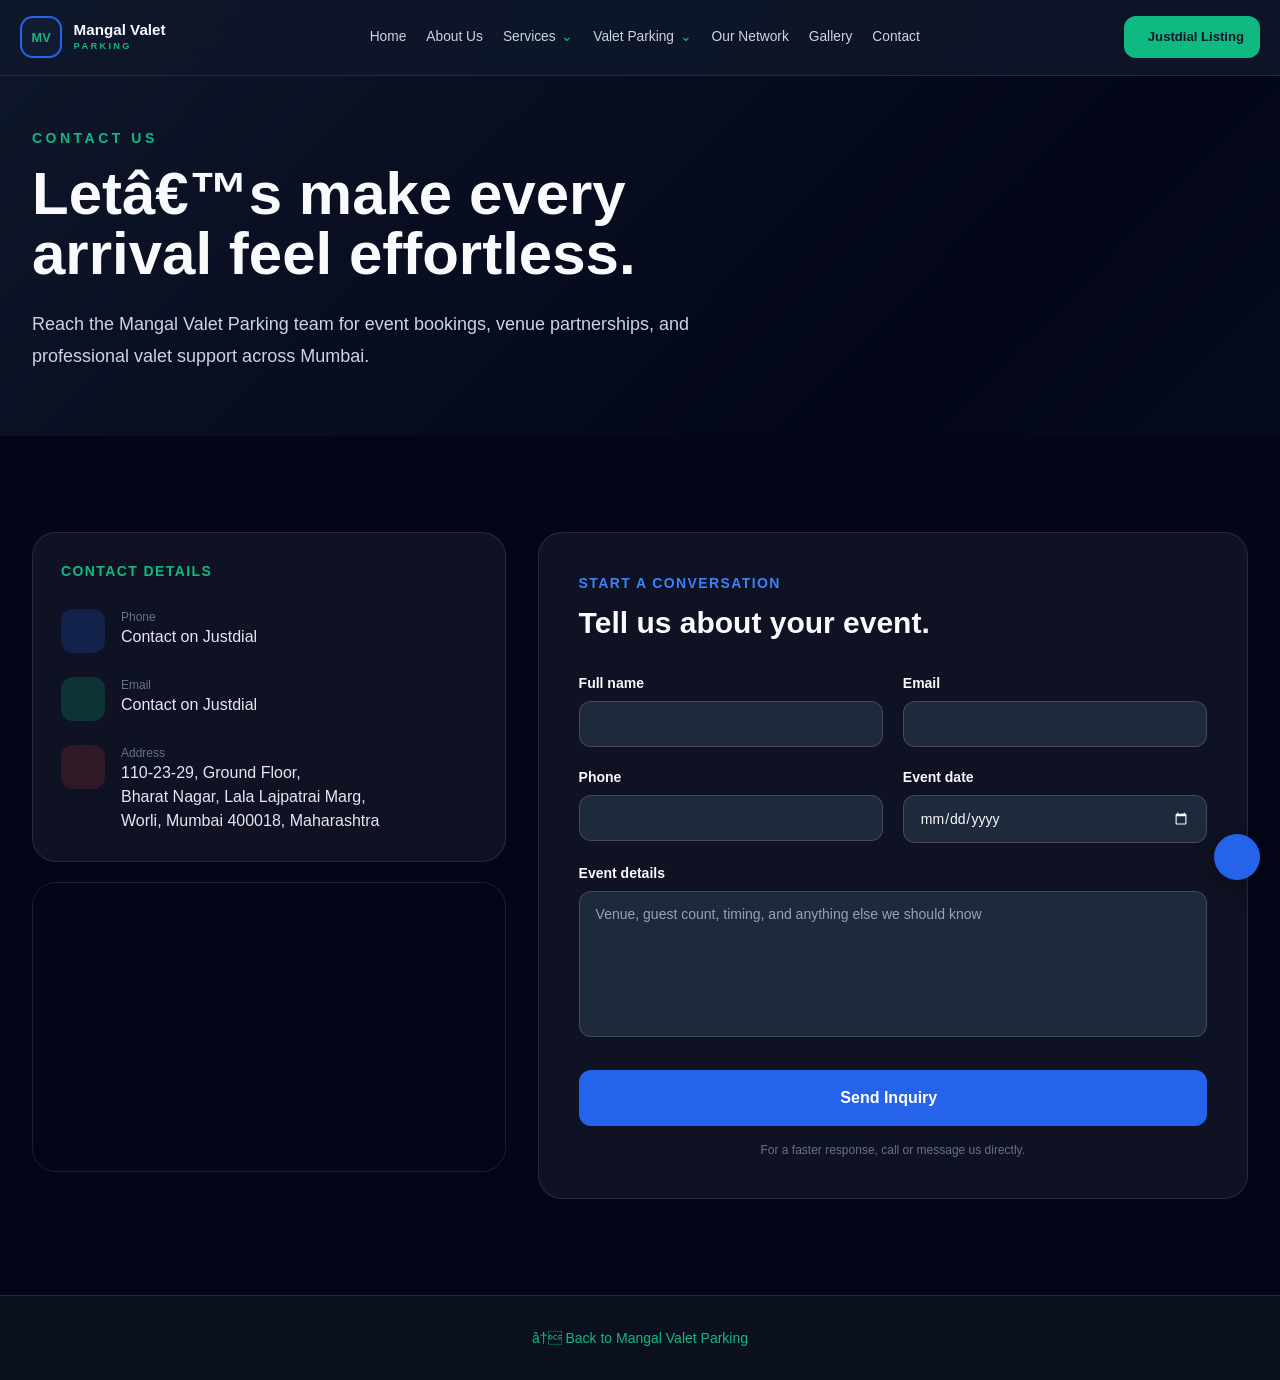
==== contact.html @ 98548ba9 "asd sdasd" ====
﻿<!doctype html>
<html lang="en">


<!-- Mirrored from smartvaletparkingservices.com/contact by HTTrack Website Copier/3.x [XR&CO'2014], Thu, 15 Oct 2026 07:30:58 GMT -->
<!-- Added by HTTrack --><meta http-equiv="content-type" content="text/html;charset=UTF-8" /><!-- /Added by HTTrack -->
<head>
  <meta charset="utf-8">
  <meta name="viewport" content="width=device-width, initial-scale=1">
  <link rel="icon" type="image/svg+xml" href="images/mangal-valet-parking-logo.svg">
  <link rel="apple-touch-icon" href="images/mangal-valet-parking-logo.svg">
  <title>Contact Mangal Valet Parking | Mumbai Event Booking</title>
  <meta name="description"
    content="Contact Mangal Valet Parking in Worli, Mumbai for valet driver services, event bookings, security support, and venue parking management.">
  <meta name="keywords" content="contact smart valet parking, valet parking Mumbai, event booking, security support, venue parking management">
  <meta property="og:title" content="Contact Mangal Valet Parking | Mumbai Event Booking">
  <meta property="og:description" content="Reach the Mangal Valet Parking team for event coordination, valet service requests, and premium venue support in Mumbai.">
  <meta property="og:image" content="../smartvaletparking.com/images/hero-valet-banner.jpeg">
  <meta name="twitter:card" content="summary_large_image">
  <meta name="twitter:title" content="Contact Mangal Valet Parking | Mumbai Event Booking">
  <meta name="twitter:description" content="Speak with the Mangal Valet Parking team about venue support, guest arrivals, and event service requirements.">
  <link rel="stylesheet" href="tailwind.css"><link rel="stylesheet" href="../cdnjs.cloudflare.com/ajax/libs/font-awesome/6.5.1/css/all.min.css">
  <link rel="stylesheet" href="styles.css">
</head>

<body class="font-sans antialiased">
  <header class="fixed top-0 z-50 w-full border-b border-white/10 bg-brand-slate/90 backdrop-blur-lg">
    <nav class="mx-auto flex max-w-7xl items-center justify-between px-5 py-4 lg:px-8"><a class='flex items-center gap-3' href='index-2.html'><svg width="44" height="44" viewBox="0 0 48 48" role="img"
          aria-label="SVP logo">
          <defs>
            <linearGradient id="contact-logo-gradient" x1="0" y1="0" x2="1" y2="1">
              <stop stop-color="#2563eb" />
              <stop offset="1" stop-color="#10b981" />
            </linearGradient>
          </defs>
          <rect x="1.5" y="1.5" width="45" height="45" rx="13" fill="#111c33" stroke="url(#contact-logo-gradient)"
            stroke-width="3" />
          <path d="M34 13c-3-2-6-3-10-3-6 0-10 3-10 7 0 4 3 6 10 8 6 1 9 3 9 7s-4 7-10 7c-5 0-9-2-12-5" fill="none"
            stroke="#f8fafc" stroke-width="3.5" stroke-linecap="round" />
          <path d="M11 28h23" stroke="#10b981" stroke-width="2.5" stroke-linecap="round" />
          <circle cx="36" cy="28" r="4" fill="none" stroke="#10b981" stroke-width="2.5" />
        </svg><span class="leading-tight"><b class="block font-display">Mangal Valet</b><small
            class="block text-[10px] font-bold uppercase tracking-[.25em] text-brand-emerald">Parking</small></span></a><a class='text-sm font-semibold text-slate-300 transition hover:text-white' href='index-2.html'>Back to home</a>
    </nav>
  </header>
  <main class="min-h-screen bg-gradient-to-br from-brand-slate via-slate-950 to-brand-slate pt-32">
    <section class="mx-auto max-w-7xl px-5 pb-16 lg:px-8">
      <p class="text-sm font-bold uppercase tracking-[.25em] text-brand-emerald">Contact us</p>
      <h1 class="mt-4 max-w-3xl font-display text-4xl font-extrabold leading-tight sm:text-6xl">Letâ€™s make every arrival
        feel effortless.</h1>
      <p class="mt-6 max-w-2xl text-lg leading-8 text-slate-300">Reach the Mangal Valet Parking team for event bookings,
        venue partnerships, and professional valet support across Mumbai.</p>
    </section>
    <section class="bg-slate-950 px-5 py-16 lg:px-8 lg:py-24">
      <div class="mx-auto grid max-w-7xl gap-8 lg:grid-cols-[.8fr_1.2fr]">
        <div class="space-y-5">
          <div class="rounded-3xl border border-white/10 bg-white/5 p-7">
            <p class="text-sm font-bold uppercase tracking-widest text-brand-emerald">Contact details</p>
            <div class="mt-7 space-y-6"><a href="https://www.justdial.com/Mumbai/MANGAL-VALET-PARKING-Worli/022PXX22-XX22-260713163524-F9N9_BZDET?via=scode"
                class="flex items-start gap-4 text-slate-200 transition hover:text-brand-emerald"><span
                  class="flex h-11 w-11 shrink-0 items-center justify-center rounded-xl bg-brand-cobalt/20 text-brand-cobaltLight"><i
                    class="fa-solid fa-phone"></i></span><span><small
                    class="block text-xs text-slate-500">Phone</small>Contact on Justdial</span></a><a
                href="mailto:Contact on Justdial"
                class="flex items-start gap-4 text-slate-200 transition hover:text-brand-emerald"><span
                  class="flex h-11 w-11 shrink-0 items-center justify-center rounded-xl bg-brand-emerald/20 text-brand-emerald"><i
                    class="fa-solid fa-envelope"></i></span><span><small
                    class="block text-xs text-slate-500">Email</small>Contact on Justdial</span></a>
              <div class="flex items-start gap-4 text-slate-200"><span
                  class="flex h-11 w-11 shrink-0 items-center justify-center rounded-xl bg-red-500/15 text-red-400"><i
                    class="fa-solid fa-location-dot"></i></span><span><small
                    class="block text-xs text-slate-500">Address</small>110-23-29, Ground Floor,<br>Bharat Nagar, Lala Lajpatrai Marg,<br>Worli, Mumbai 400018, Maharashtra</span></div>
            </div>
          </div>
          <div class="overflow-hidden rounded-3xl border border-white/10"><iframe
              src="https://www.google.com/maps?q=110-23-29%2C%20Ground%20Floor%2C%20Bharat%20Nagar%2C%20Lala%20Lajpatrai%20Marg%2C%20Worli%2C%20Mumbai%20400018&output=embed"
              title="Mangal Valet Parking location map" class="h-72 w-full border-0" allowfullscreen loading="lazy"
              referrerpolicy="strict-origin-when-cross-origin"></iframe></div>
        </div>
        <form class="rounded-3xl border border-white/10 bg-white/5 p-7 sm:p-10"
          action="mailto:Contact on Justdial" method="post" enctype="text/plain">
          <p class="text-sm font-bold uppercase tracking-widest text-brand-cobaltLight">Start a conversation</p>
          <h2 class="mt-3 font-display text-3xl font-bold">Tell us about your event.</h2>
          <div class="mt-8 grid gap-5 sm:grid-cols-2"><label class="text-sm font-semibold">Full name<input
                class="mt-2 w-full rounded-xl border border-white/10 bg-brand-slateLight px-4 py-3 font-normal text-white outline-none transition focus:border-brand-cobalt focus:ring-2 focus:ring-brand-cobalt/50"
                name="name" required></label><label class="text-sm font-semibold">Email<input
                class="mt-2 w-full rounded-xl border border-white/10 bg-brand-slateLight px-4 py-3 font-normal text-white outline-none transition focus:border-brand-cobalt focus:ring-2 focus:ring-brand-cobalt/50"
                name="email" type="email" required></label><label class="text-sm font-semibold">Phone<input
                class="mt-2 w-full rounded-xl border border-white/10 bg-brand-slateLight px-4 py-3 font-normal text-white outline-none transition focus:border-brand-cobalt focus:ring-2 focus:ring-brand-cobalt/50"
                name="phone" type="tel" required></label><label class="text-sm font-semibold">Event date<input
                class="mt-2 w-full rounded-xl border border-white/10 bg-brand-slateLight px-4 py-3 font-normal text-white outline-none transition focus:border-brand-cobalt focus:ring-2 focus:ring-brand-cobalt/50"
                name="date" type="date"></label><label class="text-sm font-semibold sm:col-span-2">Event
              details<textarea
                class="mt-2 w-full resize-none rounded-xl border border-white/10 bg-brand-slateLight px-4 py-3 font-normal text-white outline-none transition focus:border-brand-cobalt focus:ring-2 focus:ring-brand-cobalt/50"
                name="details" rows="6"
                placeholder="Venue, guest count, timing, and anything else we should know"></textarea></label></div>
          <button
            class="mt-7 w-full rounded-xl bg-brand-cobalt px-5 py-4 font-bold text-white transition hover:bg-brand-cobaltLight focus-visible:outline-none focus-visible:ring-2 focus-visible:ring-brand-cobalt"
            type="submit">Send Inquiry <i class="fa-solid fa-arrow-right ml-2"></i></button>
          <p class="mt-4 text-center text-xs text-slate-500">For a faster response, call or message us directly.</p>
        </form>
      </div>
    </section>
  </main>
  <script src="script.js"></script>
  <footer class="border-t border-white/10 bg-black/30 px-5 py-8 text-center text-sm text-slate-500"><a class='text-brand-emerald hover:text-emerald-300' href='index-2.html'>â† Back to Mangal Valet Parking</a></footer>
</body>


<!-- Mirrored from smartvaletparkingservices.com/contact by HTTrack Website Copier/3.x [XR&CO'2014], Thu, 15 Oct 2026 07:30:58 GMT -->
</html>
---- styles.css ----
html {
    scroll-behavior: smooth;
}

body {
    background: #0f172a;
    color: #f8fafc;
}

body {
    animation: page-enter .65s ease both;
}

@keyframes page-enter {
    from {
        opacity: 0;
    }

    to {
        opacity: 1;
    }
}

.font-display {
    font-family: Poppins, sans-serif;
}

.nav-scrolled {
    background: rgba(15, 23, 42, .97) !important;
    box-shadow: 0 12px 35px rgba(0, 0, 0, .28);
}

.mobile-panel {
    max-height: 0;
    opacity: 0;
    overflow: hidden;
    transform: translateY(-8px);
    transition: max-height .35s ease, opacity .25s ease, transform .35s ease;
    position: relative;
    z-index: 5;
    border-top: 1px solid rgba(255, 255, 255, .1);
    background: #0f172a;
}

.mobile-panel.open {
    max-height: calc(100dvh - 4.5rem);
    opacity: 1;
    transform: translateY(0);
    overflow-y: auto;
}

.reveal-on-scroll {
    opacity: 0;
    transform: translateY(22px);
    transition: opacity .7s ease, transform .7s ease;
}

.reveal-on-scroll.is-visible {
    opacity: 1;
    transform: translateY(0);
}

.hero-grid {
    background-image: linear-gradient(rgba(255, 255, 255, .035) 1px, transparent 1px), linear-gradient(90deg, rgba(255, 255, 255, .035) 1px, transparent 1px);
    background-size: 42px 42px;
    mask-image: linear-gradient(to bottom, black, transparent);
}

.orb {
    position: absolute;
    border-radius: 9999px;
    filter: blur(75px);
    opacity: .22;
    pointer-events: none;
}

.hero-visual-image {
    opacity: 1;
    filter: saturate(1.2) contrast(1.08) brightness(1.12);
    transform: scale(1.04);
    box-shadow: inset 0 0 0 1px rgba(255, 255, 255, .12);
}

.hero-breathing {
    animation: hero-breathe 12s ease-in-out infinite alternate;
}

@keyframes hero-breathe {
    0% {
        transform: scale(1.03);
    }
    50% {
        transform: scale(1.08);
    }
    100% {
        transform: scale(1.03);
    }
}

.pulse-dot {
    animation: pulse-dot 1.8s infinite;
}

@keyframes pulse-dot {

    0%,
    100% {
        box-shadow: 0 0 0 0 rgba(16, 185, 129, .55);
    }

    50% {
        box-shadow: 0 0 0 7px rgba(16, 185, 129, 0);
    }
}

.underline-link {
    position: relative;
}

.underline-link::after {
    content: '';
    position: absolute;
    left: 0;
    right: 100%;
    bottom: -7px;
    height: 2px;
    background: #10b981;
    transition: right .3s ease;
}

.underline-link:hover::after {
    right: 0;
}

.input-error {
    border-color: #f87171 !important;
    box-shadow: 0 0 0 2px rgba(248, 113, 113, .18);
}

.stat-number {
    font-variant-numeric: tabular-nums;
}

#contact>div>.grid>form {
    order: 2;
}

#contact>div>.grid>.space-y-5 {
    order: 1;
}

#contact>div>.grid>.space-y-5>div:first-child {
    box-shadow: 0 24px 60px -30px rgba(37, 99, 235, .55);
}

@media (min-width: 1024px) {
    #contact>div>.grid {
        grid-template-columns: .8fr 1.2fr;
    }
}

article,
.gallery-tile {
    transition: transform .35s ease, border-color .35s ease, box-shadow .35s ease;
}

article:hover,
.gallery-tile:hover {
    transform: translateY(-5px);
}

.gallery-slot {
    min-height: 240px;
    background: #1e293b;
}

.gallery-slot img {
    display: block;
    width: 100%;
    height: 100%;
    min-height: 240px;
    object-fit: cover;
    object-position: center;
}

#reviews blockquote {
    transition: transform .35s ease, border-color .35s ease, background-color .35s ease;
}

#reviews blockquote:hover {
    transform: translateY(-6px);
    border-color: rgba(16, 185, 129, .45);
    background-color: rgba(255, 255, 255, .08);
}

#reviews blockquote:nth-child(2) {
    transition-delay: .08s;
}

#reviews blockquote:nth-child(3) {
    transition-delay: .16s;
}

#reviews blockquote:nth-child(4) {
    transition-delay: .24s;
}

#reviews blockquote:nth-child(5) {
    transition-delay: .32s;
}

#services article,
main article#weddings,
main article#corporate,
main article#hospitality,
main article#private {
    background-image: none;
}

#about .grid>div {
    min-height: 0;
}

form input,
form textarea,
form select {
    color: #f8fafc !important;
    caret-color: #34d399;
}

form input,
form textarea,
form select {
    background-color: #1e293b !important;
    border-color: rgba(255, 255, 255, .16) !important;
}

form input:focus,
form textarea:focus,
form select:focus {
    background-color: #24344e !important;
    border-color: #3b82f6 !important;
}

form input::placeholder,
form textarea::placeholder {
    color: #94a3b8;
    opacity: 1;
}

form select option {
    background: #1e293b;
    color: #f8fafc;
}

form input[type="date"]::-webkit-calendar-picker-indicator {
    filter: invert(1);
    cursor: pointer;
}

.service-card {
    display: flex;
}

.service-card-inner {
    width: 100%;
}

.service-card-label-wrap {
    display: flex;
    align-items: center;
    justify-content: flex-start;
}

.service-card-label {
    display: inline-flex;
    align-items: center;
    justify-content: center;
    padding: .55rem .8rem;
    border-radius: .75rem;
    font-size: .72rem;
    font-weight: 800;
    letter-spacing: .18em;
    text-transform: uppercase;
    line-height: 1;
    border: 1px solid rgba(255,255,255,0.12);
}

.service-card-label--blue {
    background: rgba(37, 99, 235, .12);
    color: #dbeafe;
    border-color: rgba(96, 165, 250, .28);
}

.service-card-label--green {
    background: rgba(16, 185, 129, .12);
    color: #d1fae5;
    border-color: rgba(52, 211, 153, .28);
}

.service-card-media {
    overflow: hidden;
    border-radius: 1.1rem;
    background: #0f172a;
}

.service-card-image {
    display: block;
    width: 100%;
    height: 220px;
    min-height: 220px;
    object-fit: cover;
    border-radius: 1.1rem;
    transition: transform .5s ease, box-shadow .5s ease, filter .5s ease;
    animation: float-soft 8s ease-in-out infinite;
}

.service-card:hover .service-card-image,
.service-card:focus-within .service-card-image,
.gallery-tile:hover img,
.gallery-tile:focus-within img {
    transform: scale(1.06);
    filter: saturate(1.08) contrast(1.06);
}

.service-book-btn {
    margin-top: 1.25rem;
    border: 1px solid rgba(255, 255, 255, 0.12);
    box-shadow: 0 0 0 rgba(37, 99, 235, 0);
    transition: transform .25s ease, box-shadow .25s ease, filter .25s ease;
    animation: cta-pulse 2.4s ease-in-out infinite;
}

.service-book-btn:hover,
.service-book-btn:focus-visible {
    transform: translateY(-1px);
    filter: brightness(1.04);
    box-shadow: 0 12px 28px -14px rgba(37, 99, 235, .8);
}

@keyframes cta-pulse {
    0%,
    100% {
        box-shadow: 0 0 0 0 rgba(37, 99, 235, .22);
    }
    50% {
        box-shadow: 0 0 0 10px rgba(37, 99, 235, 0);
    }
}

@keyframes float-soft {
    0%,
    100% {
        transform: translateY(0px);
    }

    50% {
        transform: translateY(-8px);
    }
}

.network-marquee {
    position: relative;
    overflow: hidden;
    border: 1px solid rgba(255, 255, 255, .08);
    background: rgba(15, 23, 42, .7);
    border-radius: 1.25rem;
    padding: 1rem 0;
    mask-image: linear-gradient(90deg, transparent 0, #000 8%, #000 92%, transparent 100%);
}

.network-track {
    display: flex;
    width: max-content;
    gap: 1.5rem;
    white-space: nowrap;
    animation: marquee-scroll 26s linear infinite;
}

.network-track span {
    display: inline-flex;
    align-items: center;
    justify-content: center;
    padding: .8rem 1.2rem;
    border-radius: 999px;
    background: rgba(37, 99, 235, .12);
    border: 1px solid rgba(96, 165, 250, .18);
    color: #e2e8f0;
    font-size: .82rem;
    letter-spacing: .12em;
    text-transform: uppercase;
    font-weight: 700;
}

@keyframes marquee-scroll {
    from {
        transform: translateX(0);
    }

    to {
        transform: translateX(-50%);
    }
}

.floating-actions {
    position: fixed;
    right: 1rem;
    bottom: 1.25rem;
    z-index: 70;
    display: flex;
    flex-direction: column;
    gap: 0.85rem;
}

.floating-actions a {
    display: inline-flex;
    align-items: center;
    justify-content: center;
    width: 3.5rem;
    height: 3.5rem;
    border-radius: 50%;
    background: linear-gradient(135deg, #2563eb, #10b981);
    color: #fff;
    box-shadow: 0 0 0 0 rgba(37, 99, 235, .5), 0 14px 35px rgba(16, 185, 129, .3);
    transition: transform .25s ease, box-shadow .25s ease;
    animation: floating-cta 2.2s ease-in-out infinite;
    border: 2px solid rgba(255, 255, 255, .35);
}

.floating-actions a:nth-child(2) {
    background: linear-gradient(135deg, #10b981, #22c55e);
    animation-delay: .2s;
}

.floating-actions a:hover,
.floating-actions a:focus-visible {
    transform: translateY(-3px) scale(1.06);
    box-shadow: 0 0 0 10px rgba(37, 99, 235, .08), 0 18px 48px rgba(16, 185, 129, .35);
}

@keyframes floating-cta {
    0%,
    100% {
        box-shadow: 0 0 0 0 rgba(16, 185, 129, .42), 0 12px 30px rgba(16, 185, 129, .22);
    }

    50% {
        box-shadow: 0 0 0 12px rgba(16, 185, 129, 0), 0 18px 42px rgba(16, 185, 129, .32);
    }
}

.site-nav { margin: 0 auto; max-width: 80rem; padding: 1rem 1.25rem; display: flex; align-items: center; justify-content: space-between; gap: 1.5rem; }
.site-brand { display: flex; align-items: center; gap: .7rem; color: #f8fafc; text-decoration: none; line-height: 1.05; }
.site-brand strong, .site-brand small { display: block; }
.site-brand strong { font-family: Poppins, sans-serif; font-size: .95rem; }
.site-brand small { color: #10b981; font-size: .58rem; font-weight: 700; letter-spacing: .25em; text-transform: uppercase; margin-top: .25rem; }
.site-mark { display: grid; place-items: center; width: 2.65rem; height: 2.65rem; border: 2px solid #2563eb; border-radius: .8rem; background: #111c33; color: #10b981; font: 700 .8rem Poppins, sans-serif; }
.desktop-nav, .desktop-actions { display: flex; align-items: center; gap: 1.25rem; }
.desktop-nav > a, .nav-dropdown summary { color: #cbd5e1; font-size: .86rem; text-decoration: none; cursor: pointer; list-style: none; }
.desktop-nav > a:hover, .nav-dropdown summary:hover { color: #fff; }
.nav-dropdown { position: relative; }
.nav-dropdown summary::-webkit-details-marker { display: none; }
.nav-dropdown summary::after { content: '⌄'; color: #10b981; margin-left: .35rem; }
.nav-dropdown-panel { position: absolute; right: -1rem; top: 1.8rem; z-index: 10; display: grid; gap: .2rem; width: 18rem; max-height: 26rem; overflow-y: auto; padding: .65rem; border: 1px solid #dbe4ef; border-radius: 1rem; background: #fff; box-shadow: 0 20px 55px rgba(0,0,0,.25); }
.nav-dropdown-panel b { padding: .55rem .7rem; color: #64748b; font-size: .68rem; letter-spacing: .1em; text-transform: uppercase; }
.nav-dropdown-panel a { padding: .55rem .7rem; border-radius: .55rem; color: #1e293b; font-size: .82rem; text-decoration: none; }
.nav-dropdown-panel a:hover { background: #eff6ff; color: #2563eb; }
.nav-call, .nav-whatsapp { padding: .65rem .85rem; border-radius: .7rem; font-size: .8rem; font-weight: 700; text-decoration: none; }
.nav-call { border: 1px solid rgba(255,255,255,.2); color: #fff; }
.nav-whatsapp { background: #10b981; color: #0f172a; }
.nav-listing { display: inline-flex; align-items: center; justify-content: center; gap: .5rem; padding: .7rem 1rem; border-radius: .75rem; background: #10b981; color: #0f172a; font-size: .82rem; font-weight: 700; text-decoration: none; transition: background .2s ease; }
.nav-listing:hover { background: #6ee7b7; }
.menu-button { display: none; min-width: 2.75rem; min-height: 2.75rem; border: 1px solid rgba(255,255,255,.14); border-radius: .7rem; background: rgba(255,255,255,.05); color: #fff; font-size: 1.3rem; cursor: pointer; }
.menu-button:focus-visible { outline: 2px solid #10b981; outline-offset: 2px; }
.mobile-nav { display: grid; gap: .2rem; padding: .65rem 1.25rem 1.25rem; }
.mobile-nav > a, .mobile-nav summary { padding: .75rem; color: #e2e8f0; text-decoration: none; list-style: none; cursor: pointer; }
.mobile-nav > a:hover, .mobile-nav summary:hover { background: rgba(255,255,255,.06); border-radius: .6rem; }
.mobile-nav details { border-top: 1px solid rgba(255,255,255,.08); }
.mobile-nav details[open] summary { color: #10b981; }
.mobile-nav details a { display: block; padding: .5rem 1.5rem; color: #94a3b8; font-size: .82rem; text-decoration: none; }
.mobile-nav details a:hover { color: #fff; background: rgba(255,255,255,.05); }
.mobile-actions { display: grid; grid-template-columns: 1fr 1fr; gap: .6rem; border-top: 1px solid rgba(255,255,255,.1); padding-top: 1rem; margin-top: .5rem; text-align: center; }
.mobile-actions .nav-listing { grid-column: 1 / -1; }
#floating-actions { position: fixed; right: 1.25rem; bottom: 1.25rem; z-index: 40; display: flex; gap: .65rem; }
#floating-actions a { display: grid; place-items: center; width: 2.9rem; height: 2.9rem; border-radius: 999px; color: #0f172a; background: #10b981; box-shadow: 0 8px 24px rgba(0,0,0,.3); text-decoration: none; }
#floating-actions a:first-child { background: #2563eb; color: #fff; }
@media (max-width: 1023px) { .desktop-nav, .desktop-actions { display: none; } .menu-button { display: block; } .site-nav { padding: .85rem 1.25rem; } }

.home-premium {
    background: #0b1220;
}

.home-premium #site-header {
    border-color: rgba(226, 232, 240, .1);
    background: rgba(11, 18, 32, .84);
}

.home-premium #site-header.nav-scrolled {
    background: rgba(11, 18, 32, .97) !important;
}

.home-premium #top {
    background:
        radial-gradient(ellipse at 78% 18%, rgba(16, 185, 129, .13), transparent 36%),
        radial-gradient(ellipse at 12% 82%, rgba(37, 99, 235, .17), transparent 34%),
        linear-gradient(135deg, #101923 0%, #0b1220 52%, #101923 100%);
}

.home-premium #top h1 {
    letter-spacing: -.045em;
    text-wrap: balance;
}

.home-premium #top .hero-visual-image {
    filter: saturate(.88) contrast(1.06) brightness(.88);
}

.home-premium .service-card,
.home-premium #reviews .grid>div,
.home-premium #about .grid>div {
    border-color: rgba(203, 213, 225, .14);
    background-color: rgba(255, 255, 255, .035);
    box-shadow: 0 22px 65px -48px rgba(0, 0, 0, .9);
}

.home-premium .service-card:hover,
.home-premium .gallery-tile:hover {
    border-color: rgba(52, 211, 153, .5);
    box-shadow: 0 25px 70px -45px rgba(16, 185, 129, .4);
}

.home-premium #about .grid>div {
    border-left: 0;
    border-radius: 1.25rem;
}

.home-premium #contact .grid>div {
    min-height: 100%;
}

.home-premium #contact .space-y-5>div:first-child {
    border-color: rgba(203, 213, 225, .14);
    background: linear-gradient(145deg, rgba(255, 255, 255, .065), rgba(255, 255, 255, .025));
}

.home-premium a:focus-visible,
.home-premium button:focus-visible {
    outline: 2px solid #6ee7b7;
    outline-offset: 3px;
}

@media (prefers-reduced-motion: reduce) {
    .home-premium *,
    .home-premium *::before,
    .home-premium *::after {
        scroll-behavior: auto !important;
        animation-duration: .01ms !important;
        animation-iteration-count: 1 !important;
        transition-duration: .01ms !important;
    }

    .home-premium .reveal-on-scroll {
        opacity: 1;
        transform: none;
    }
}
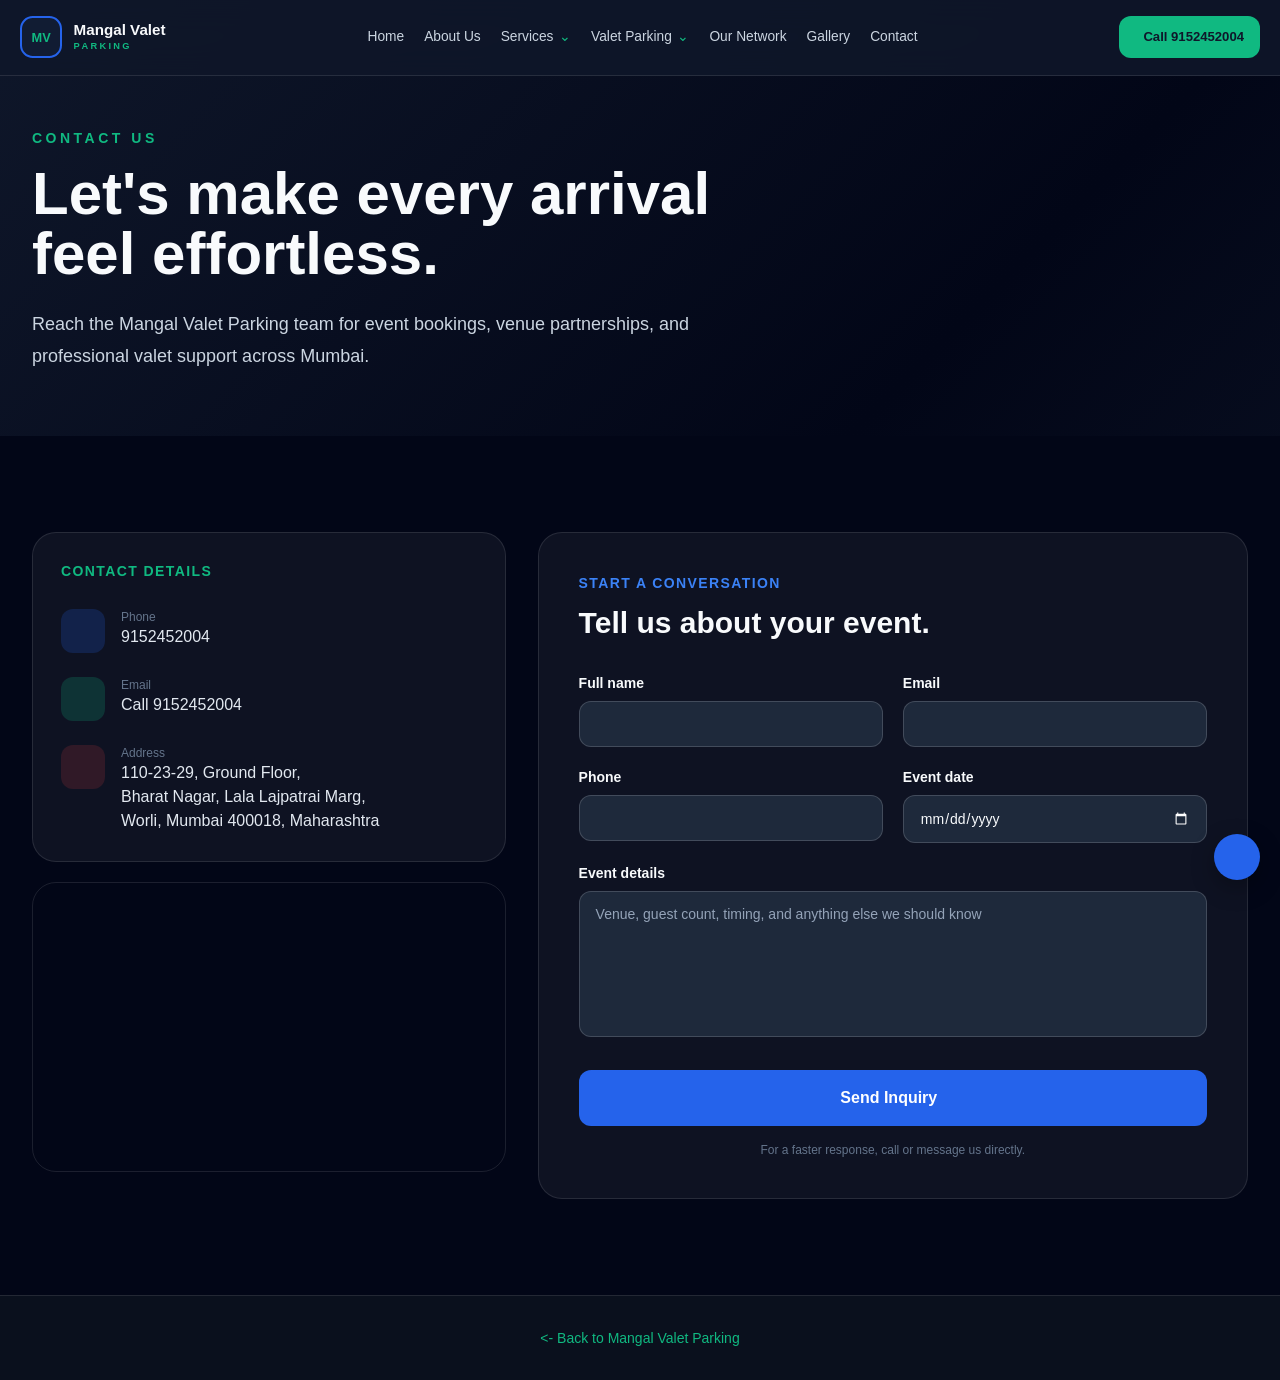
==== commit 6dcec0dd: "sdsd" ====
--- a/contact.html
+++ b/contact.html
@@ -1,4 +1,4 @@
-﻿<!doctype html>
+<!doctype html>
 <html lang="en">
 
 
@@ -46,7 +46,7 @@
   <main class="min-h-screen bg-gradient-to-br from-brand-slate via-slate-950 to-brand-slate pt-32">
     <section class="mx-auto max-w-7xl px-5 pb-16 lg:px-8">
       <p class="text-sm font-bold uppercase tracking-[.25em] text-brand-emerald">Contact us</p>
-      <h1 class="mt-4 max-w-3xl font-display text-4xl font-extrabold leading-tight sm:text-6xl">Letâ€™s make every arrival
+      <h1 class="mt-4 max-w-3xl font-display text-4xl font-extrabold leading-tight sm:text-6xl">Let's make every arrival
         feel effortless.</h1>
       <p class="mt-6 max-w-2xl text-lg leading-8 text-slate-300">Reach the Mangal Valet Parking team for event bookings,
         venue partnerships, and professional valet support across Mumbai.</p>
@@ -56,16 +56,16 @@
         <div class="space-y-5">
           <div class="rounded-3xl border border-white/10 bg-white/5 p-7">
             <p class="text-sm font-bold uppercase tracking-widest text-brand-emerald">Contact details</p>
-            <div class="mt-7 space-y-6"><a href="https://www.justdial.com/Mumbai/MANGAL-VALET-PARKING-Worli/022PXX22-XX22-260713163524-F9N9_BZDET?via=scode"
+            <div class="mt-7 space-y-6"><a href="tel:9152452004"
                 class="flex items-start gap-4 text-slate-200 transition hover:text-brand-emerald"><span
                   class="flex h-11 w-11 shrink-0 items-center justify-center rounded-xl bg-brand-cobalt/20 text-brand-cobaltLight"><i
                     class="fa-solid fa-phone"></i></span><span><small
-                    class="block text-xs text-slate-500">Phone</small>Contact on Justdial</span></a><a
-                href="mailto:Contact on Justdial"
-                class="flex items-start gap-4 text-slate-200 transition hover:text-brand-emerald"><span
-                  class="flex h-11 w-11 shrink-0 items-center justify-center rounded-xl bg-brand-emerald/20 text-brand-emerald"><i
-                    class="fa-solid fa-envelope"></i></span><span><small
-                    class="block text-xs text-slate-500">Email</small>Contact on Justdial</span></a>
+                                class="block text-xs text-slate-500">Phone</small>9152452004                                </span></a><a
+                            href="tel:9152452004"
+                            class="flex items-start gap-4 text-slate-200 transition hover:text-brand-emerald"><span
+                              class="flex h-11 w-11 shrink-0 items-center justify-center rounded-xl bg-brand-emerald/20 text-brand-emerald"><i
+                                class="fa-solid fa-envelope"></i></span><span><small
+                                class="block text-xs text-slate-500">Email</small>Call 9152452004</span></a>
               <div class="flex items-start gap-4 text-slate-200"><span
                   class="flex h-11 w-11 shrink-0 items-center justify-center rounded-xl bg-red-500/15 text-red-400"><i
                     class="fa-solid fa-location-dot"></i></span><span><small
@@ -78,7 +78,7 @@
               referrerpolicy="strict-origin-when-cross-origin"></iframe></div>
         </div>
         <form class="rounded-3xl border border-white/10 bg-white/5 p-7 sm:p-10"
-          action="mailto:Contact on Justdial" method="post" enctype="text/plain">
+          action="#" method="post" enctype="text/plain">
           <p class="text-sm font-bold uppercase tracking-widest text-brand-cobaltLight">Start a conversation</p>
           <h2 class="mt-3 font-display text-3xl font-bold">Tell us about your event.</h2>
           <div class="mt-8 grid gap-5 sm:grid-cols-2"><label class="text-sm font-semibold">Full name<input
@@ -103,7 +103,7 @@
     </section>
   </main>
   <script src="script.js"></script>
-  <footer class="border-t border-white/10 bg-black/30 px-5 py-8 text-center text-sm text-slate-500"><a class='text-brand-emerald hover:text-emerald-300' href='index-2.html'>â† Back to Mangal Valet Parking</a></footer>
+  <footer class="border-t border-white/10 bg-black/30 px-5 py-8 text-center text-sm text-slate-500"><a class='text-brand-emerald hover:text-emerald-300' href='index-2.html'><- Back to Mangal Valet Parking</a></footer>
 </body>
 
 
--- a/styles.css
+++ b/styles.css
@@ -470,6 +470,9 @@
 .nav-whatsapp { background: #10b981; color: #0f172a; }
 .nav-listing { display: inline-flex; align-items: center; justify-content: center; gap: .5rem; padding: .7rem 1rem; border-radius: .75rem; background: #10b981; color: #0f172a; font-size: .82rem; font-weight: 700; text-decoration: none; transition: background .2s ease; }
 .nav-listing:hover { background: #6ee7b7; }
+.phone-actions { display: inline-flex; flex-wrap: wrap; gap: .5rem; margin-left: .75rem; vertical-align: middle; }
+.phone-actions a { display: inline-flex; align-items: center; border-radius: .75rem; background: #10b981; color: #07111f; padding: .45rem .7rem; font-size: .75rem; font-weight: 700; text-decoration: none; }
+.phone-actions a:hover { background: #6ee7b7; }
 .menu-button { display: none; min-width: 2.75rem; min-height: 2.75rem; border: 1px solid rgba(255,255,255,.14); border-radius: .7rem; background: rgba(255,255,255,.05); color: #fff; font-size: 1.3rem; cursor: pointer; }
 .menu-button:focus-visible { outline: 2px solid #10b981; outline-offset: 2px; }
 .mobile-nav { display: grid; gap: .2rem; padding: .65rem 1.25rem 1.25rem; }
